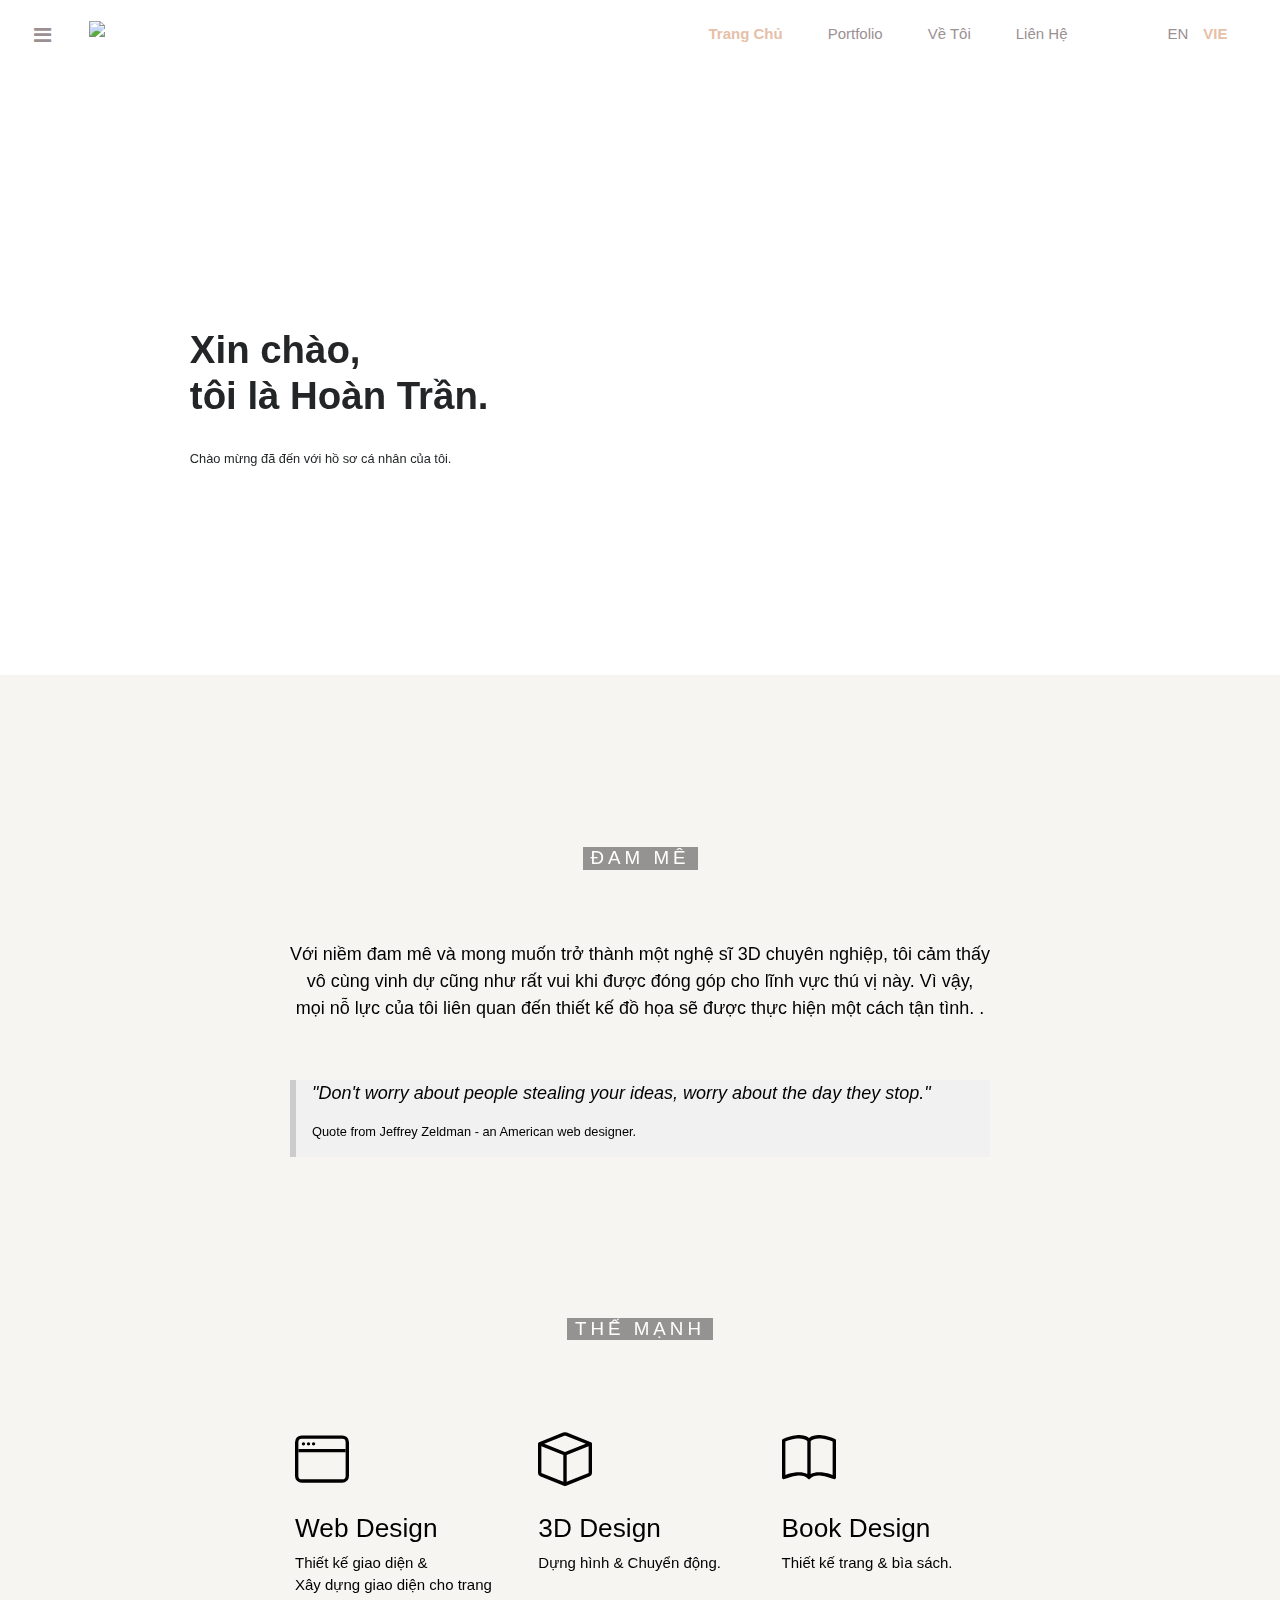
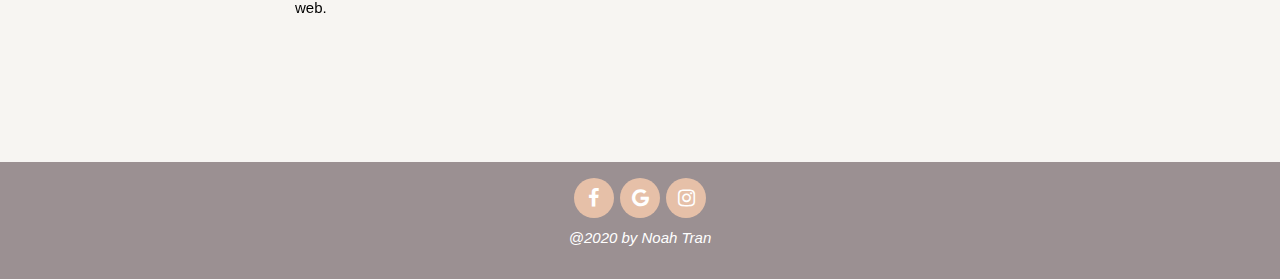
==== indexVIE.html @ f3458578 "Add files via upload" ====
<!DOCTYPE html>
<html lang="en">   <!-- English Language-->
<head>

  <title>Noah Tran's Porfolio - EN</title>
  <link rel="shortcut icon" type="image/x-icon" href="images/icon.ico">
  <meta charset="utf-8">
  <meta name="viewport" content="width=device-width, initial-scale=1">
  <link rel="stylesheet" href="https://www.w3schools.com/w3css/4/w3.css">
  <link rel="stylesheet" href="https://fonts.googleapis.com/css?family=Inconsolata">
  <link rel="stylesheet" href="https://maxcdn.bootstrapcdn.com/bootstrap/4.5.2/css/bootstrap.min.css">

  <!-- jQuery library -->
  <script src="https://ajax.googleapis.com/ajax/libs/jquery/3.5.1/jquery.min.js"></script>

  <!-- Popper JS -->
  <script src="https://cdnjs.cloudflare.com/ajax/libs/popper.js/1.16.0/umd/popper.min.js"></script>

  <!-- Latest compiled JavaScript -->
  <script src="https://maxcdn.bootstrapcdn.com/bootstrap/4.5.2/js/bootstrap.min.js"></script>
  <link rel="stylesheet" href="https://cdnjs.cloudflare.com/ajax/libs/font-awesome/4.7.0/css/font-awesome.min.css">
  <style>
    body, html {
      scroll-behavior: smooth;
      height: 100%;
    }
    .sansserif {
      font-family: Arial, Helvetica, sans-serif;
    }

    .bgimg {
      background-position: center;
      background-size: cover;
      background-image: url("images/cover3.png");
      min-height: 75%;
    }

    .menu {
      display: none;
    }
    .centered {
      position: absolute;
      top: 60%;
      left: 26.5%;
      transform: translate(-50%, -50%);
    }
    .center {
      display: flex;
      justify-content: center;
      align-items: center;
      height: 200px;

    }
    .bton {
      background-color: transparent;
      border: none;
      color: #9b9092;
      padding: 6px 6px;
      font-size: 16px;
      cursor: pointer;
    }
    .sidenav {
      height: 100%;
      width: 0;
      position: fixed;
      z-index: 1;
      top: 0;
      left: 0;
      background-color: #111;
      overflow-x: hidden;
      transition: 0.5s;
      padding-top: 60px;
    }

    .sidenav a {
      padding: 8px 8px 8px 32px;
      text-decoration: none;
      font-size: 25px;
      color: #818181;
      display: block;
      transition: 0.3s;
    }

    .sidenav a:hover {
      color: #f1f1f1;
    }

    .sidenav .closebtn {
      position: absolute;
      top: 0;
      right: 25px;
      font-size: 36px;
      margin-left: 50px;
    }
    .column {
      float: left;
      width: 33.33%;
      padding: 20px;
    }
    .row:after {
      content: "";
      display: table;
      clear: both;
    }

    @media screen and (max-height: 450px) {
      .sidenav {padding-top: 15px;}
      .sidenav a {font-size: 18px;}
      .column {
        width: 100%;
      }
    }

    /* Darker background on mouse-over */

  </style>
  <body>

    <!-- Links (sit on top) -->

    <nav class="navbar navbar-expand-sm bg-white navbar-dark fixed-top">
      <!-- Menu button -->
      <button class="bton"><i class="fa fa-bars" onclick="openNav()"></i></button>
      <div id="mySidenav" class="sidenav">
        <a href="javascript:void(0)" class="closebtn" onclick="closeNav()">&times;</a>
        <a href="#first" style=" color:#9b9092"><p style="font-size:1vw" >Tổng quát</p></a>
      
        <a href="Portfolio.html" style=" color:#9b9092"><p style="font-size:1vw"> Xem thêm </p></a>

      </div>
      <script>
        function openNav() {
          document.getElementById("mySidenav").style.width = "200px";
        }

        function closeNav() {
          document.getElementById("mySidenav").style.width = "0";
        }
      </script>
      <!--Navbar -->
      <a class="navbar-brand" href="#">
        <img src="images\logo.png" alt="logo" style="width:60px; margin-left: 20px ">
      </a>
      <ul class="navbar-nav ml-auto">
        <li class="nav-item">
          <a class="nav-link" href="indexVIE.html" style="margin-right: 30px; color:#e6c0a8"><b> Trang Chủ </b></a>
        </li>
        <li class="nav-item">
          <a class="nav-link" href="PortfolioVIE.html" style="margin-right: 30px; color:#9b9092">Portfolio</a>
        </li>
      </li>
      <li class="nav-item">
        <a class="nav-link" href="aboutmeVIE.html" style="margin-right: 30px; color:#9b9092">Về Tôi</a>
      </li>
      <li class="nav-item">
        <a class="nav-link" href="contactVIE.html" style="margin-right: 85px;  color:#9b9092">Liên Hệ</a>
      </li>
      <li class="nav-item">
        <a class="nav-link" href="indexEN.html" style="  color:#9b9092">EN</a>
      </li>
      <li class="nav-item">
        <a class="nav-link" href="indexVIE.html" style="margin-right: 30px;  color:#e6c0a8"><b>VIE</b></a>
      </li>

    </ul>
  </nav>

  <!-- Header with image -->
  <header class="bgimg w3-display-container w3-grayscale-min" id="home">
   <div class="centered">
    <h1 style="font-size:3vw;"><b> Xin chào, <br> tôi là Hoàn Trần.</b></h1>
    <br>
    <p style="font-size:1vw;">Chào mừng đã đến với hồ sơ cá nhân của tôi.</p></div>
  </header>

  <!-- Add a background color and large text to the whole page -->
  <div class="w3-sand w3-grayscale w3-large" id="first">
    <br>
    <br>
    <br>
    <br>

    <!-- About Container -->
    <div class="w3-container" >
      <div class="w3-content" style="max-width:700px">
        <h5 class="w3-center w3-padding-64"><span class="w3-tag w3-wide" style="background-color: #9b9092;"> ĐAM MÊ </span></h5>
        <p style=" text-align: center;">Với niềm đam mê và mong muốn trở thành một nghệ sĩ 3D chuyên nghiệp, tôi cảm thấy vô cùng vinh dự cũng như rất vui khi được đóng góp cho lĩnh vực thú vị này. Vì vậy, mọi nỗ lực của tôi liên quan đến thiết kế đồ họa sẽ được thực hiện một cách tận tình.
.</p>
        <br>
        <div class="w3-panel w3-leftbar w3-light-grey">
          <p><i>"Don't worry about people stealing your ideas, worry about the day they stop."</i></p>
          <p style="font-size: 1vw">Quote from Jeffrey Zeldman - an American web designer.</p>
        </div>
        <br>
        <br>
        <br>
        <h5 class="w3-center w3-padding-64" ><span class="w3-tag w3-wide" style="background-color: #9b9092;"> THẾ MẠNH </span></h5>
        <div class="row">
          <div class="column">
            <svg width="3em" height="3em" viewBox="0 0 16 16" class="bi bi-window" fill="currentColor" xmlns="http://www.w3.org/2000/svg">
              <path fill-rule="evenodd" d="M14 2H2a1 1 0 0 0-1 1v10a1 1 0 0 0 1 1h12a1 1 0 0 0 1-1V3a1 1 0 0 0-1-1zM2 1a2 2 0 0 0-2 2v10a2 2 0 0 0 2 2h12a2 2 0 0 0 2-2V3a2 2 0 0 0-2-2H2z"/>
              <path fill-rule="evenodd" d="M15 6H1V5h14v1z"/>
              <path d="M3 3.5a.5.5 0 1 1-1 0 .5.5 0 0 1 1 0zm1.5 0a.5.5 0 1 1-1 0 .5.5 0 0 1 1 0zm1.5 0a.5.5 0 1 1-1 0 .5.5 0 0 1 1 0z"/>
            </svg>
            <br>
            <br>

            <h3>Web Design</h3>
            <p style="font-size: 15px">Thiết kế giao diện &<br> Xây dựng giao diện cho trang web.</p>
          </div>
          <div class="column">
           <svg width="3em" height="3em" viewBox="0 0 16 16" class="bi bi-box" fill="currentColor" xmlns="http://www.w3.org/2000/svg">
            <path fill-rule="evenodd" d="M8.186 1.113a.5.5 0 0 0-.372 0L1.846 3.5 8 5.961 14.154 3.5 8.186 1.113zM15 4.239l-6.5 2.6v7.922l6.5-2.6V4.24zM7.5 14.762V6.838L1 4.239v7.923l6.5 2.6zM7.443.184a1.5 1.5 0 0 1 1.114 0l7.129 2.852A.5.5 0 0 1 16 3.5v8.662a1 1 0 0 1-.629.928l-7.185 2.874a.5.5 0 0 1-.372 0L.63 13.09a1 1 0 0 1-.63-.928V3.5a.5.5 0 0 1 .314-.464L7.443.184z"/>
          </svg>
          <br>
          <br>

          <h3>3D Design</h3>
          <p style="font-size: 15px">Dựng hình & Chuyển động.</p>
        </div>

        <div class="column">
          <svg width="3em" height="3em" viewBox="0 0 16 16" class="bi bi-book" fill="currentColor" xmlns="http://www.w3.org/2000/svg">
            <path fill-rule="evenodd" d="M1 2.828v9.923c.918-.35 2.107-.692 3.287-.81 1.094-.111 2.278-.039 3.213.492V2.687c-.654-.689-1.782-.886-3.112-.752-1.234.124-2.503.523-3.388.893zm7.5-.141v9.746c.935-.53 2.12-.603 3.213-.493 1.18.12 2.37.461 3.287.811V2.828c-.885-.37-2.154-.769-3.388-.893-1.33-.134-2.458.063-3.112.752zM8 1.783C7.015.936 5.587.81 4.287.94c-1.514.153-3.042.672-3.994 1.105A.5.5 0 0 0 0 2.5v11a.5.5 0 0 0 .707.455c.882-.4 2.303-.881 3.68-1.02 1.409-.142 2.59.087 3.223.877a.5.5 0 0 0 .78 0c.633-.79 1.814-1.019 3.222-.877 1.378.139 2.8.62 3.681 1.02A.5.5 0 0 0 16 13.5v-11a.5.5 0 0 0-.293-.455c-.952-.433-2.48-.952-3.994-1.105C10.413.809 8.985.936 8 1.783z"/>
          </svg>
          <br>
          <br>

          <h3>Book Design</h3>
          <p style="font-size: 15px">Thiết kế trang & bìa sách.</p>
        </div>
      </div>


    </div>


  </div>
<br>
<br>
<br>
<br>
</div>

<!-- Footer -->
<style>


  .footer {
    position: absolute;
    right: 0;
    bottom: auto;
    left: 0;
    padding: 1rem;
    background-color: #9b9092;
    text-align: center;
  }
  .fa {
    padding: 10px;
    font-size: 20px;
    width: 40px;
    text-align: center;
    text-decoration: none;
    margin: 1px 1px;
    border-radius: 50%;
  }

  .fa:hover {
    opacity: 0.7;
  }

  .fa-facebook {
    background: #e6c0a8;
    color: white;
  }

  .fa-google {
    background: #e6c0a8;
    color: white;
  }

  .fa-instagram {
    background: #e6c0a8;
    color: white;
  }
</style>

<div class="footer">


  <!-- Add font awesome icons -->
  <a href="https://www.facebook.com/tun.thoi" class="fa fa-facebook"></a>

  <a href="https://mail.google.com/mail/u/5/#inbox" class="fa fa-google"></a>

  <a href="https://www.instagram.com/tphuchoan/" class="fa fa-instagram"></a>
  <br>


  
  <p class="pt-2" style="color: white"><i>@2020 by Noah Tran </i> </p>

</div>>
<script>
// Tabbed Menu
function openMenu(evt, menuName) {
  var i, x, tablinks;
  x = document.getElementsByClassName("menu");
  for (i = 0; i < x.length; i++) {
    x[i].style.display = "none";
  }
  tablinks = document.getElementsByClassName("tablink");
  for (i = 0; i < x.length; i++) {
    tablinks[i].className = tablinks[i].className.replace(" w3-dark-grey", "");
  }
  document.getElementById(menuName).style.display = "block";
  evt.currentTarget.firstElementChild.className += " w3-dark-grey";
}
document.getElementById("myLink").click();
</script>

</body>
</html>
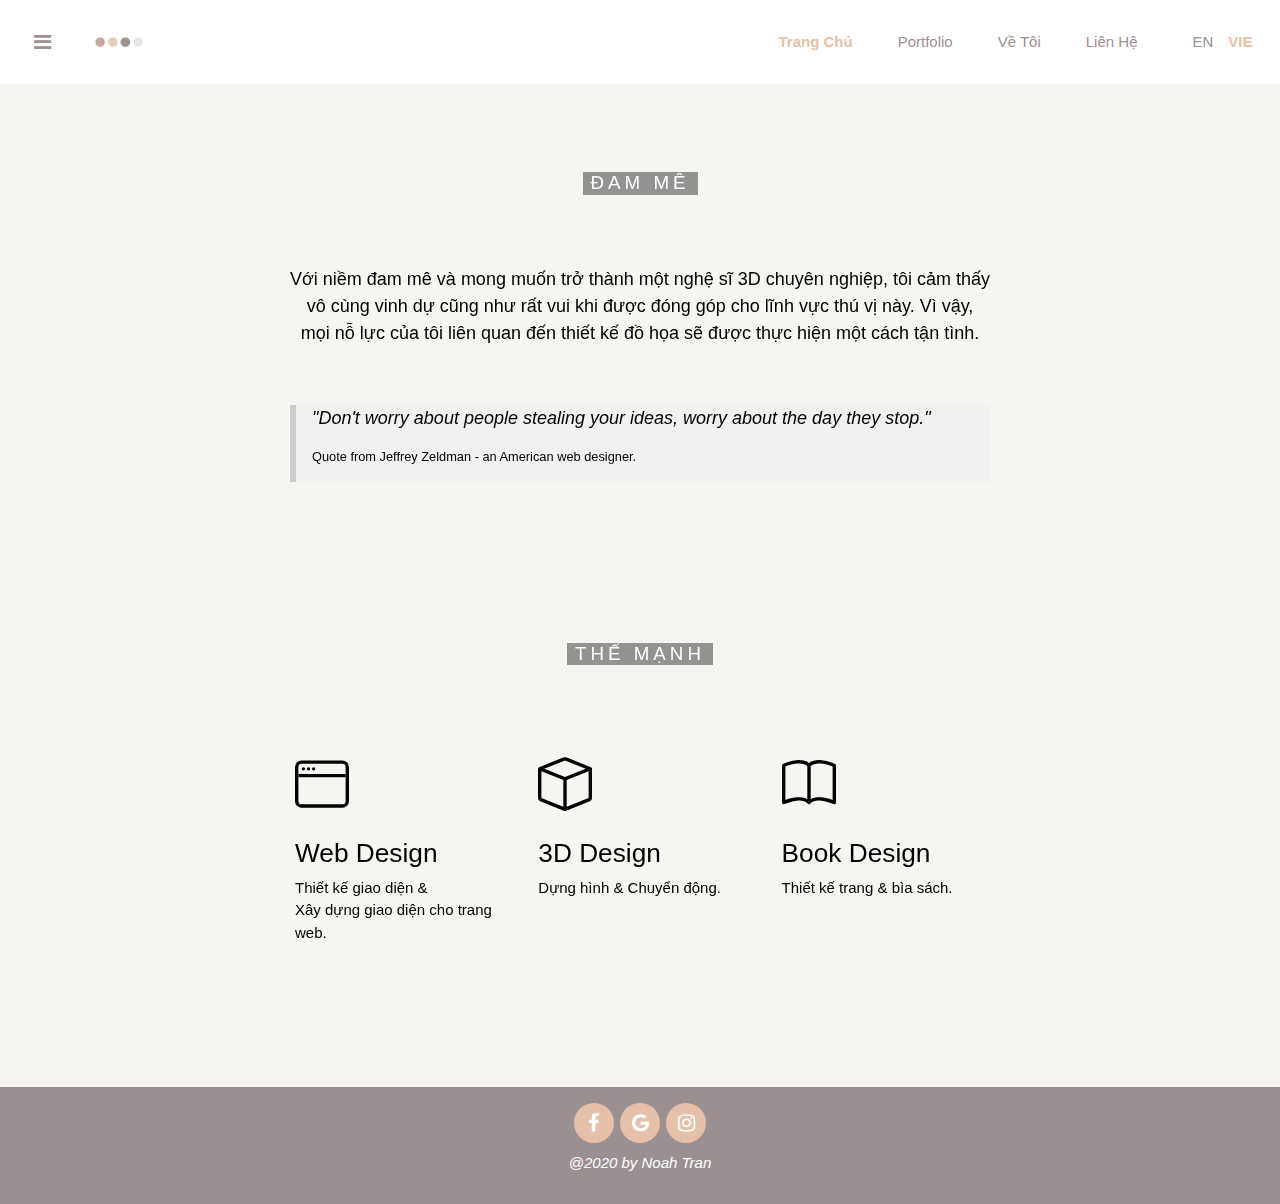
==== commit 8efebf1b: "a" ====
--- a/indexVIE.html
+++ b/indexVIE.html
@@ -19,102 +19,8 @@
   <!-- Latest compiled JavaScript -->
   <script src="https://maxcdn.bootstrapcdn.com/bootstrap/4.5.2/js/bootstrap.min.js"></script>
   <link rel="stylesheet" href="https://cdnjs.cloudflare.com/ajax/libs/font-awesome/4.7.0/css/font-awesome.min.css">
-  <style>
-    body, html {
-      scroll-behavior: smooth;
-      height: 100%;
-    }
-    .sansserif {
-      font-family: Arial, Helvetica, sans-serif;
-    }
-
-    .bgimg {
-      background-position: center;
-      background-size: cover;
-      background-image: url("images/cover3.png");
-      min-height: 75%;
-    }
-
-    .menu {
-      display: none;
-    }
-    .centered {
-      position: absolute;
-      top: 60%;
-      left: 26.5%;
-      transform: translate(-50%, -50%);
-    }
-    .center {
-      display: flex;
-      justify-content: center;
-      align-items: center;
-      height: 200px;
-
-    }
-    .bton {
-      background-color: transparent;
-      border: none;
-      color: #9b9092;
-      padding: 6px 6px;
-      font-size: 16px;
-      cursor: pointer;
-    }
-    .sidenav {
-      height: 100%;
-      width: 0;
-      position: fixed;
-      z-index: 1;
-      top: 0;
-      left: 0;
-      background-color: #111;
-      overflow-x: hidden;
-      transition: 0.5s;
-      padding-top: 60px;
-    }
-
-    .sidenav a {
-      padding: 8px 8px 8px 32px;
-      text-decoration: none;
-      font-size: 25px;
-      color: #818181;
-      display: block;
-      transition: 0.3s;
-    }
-
-    .sidenav a:hover {
-      color: #f1f1f1;
-    }
-
-    .sidenav .closebtn {
-      position: absolute;
-      top: 0;
-      right: 25px;
-      font-size: 36px;
-      margin-left: 50px;
-    }
-    .column {
-      float: left;
-      width: 33.33%;
-      padding: 20px;
-    }
-    .row:after {
-      content: "";
-      display: table;
-      clear: both;
-    }
-
-    @media screen and (max-height: 450px) {
-      .sidenav {padding-top: 15px;}
-      .sidenav a {font-size: 18px;}
-      .column {
-        width: 100%;
-      }
-    }
-
-    /* Darker background on mouse-over */
-
-  </style>
-  <body>
+  <link rel="stylesheet" href="style.css">
+  <head>
 
     <!-- Links (sit on top) -->
 
@@ -153,25 +59,26 @@
         <a class="nav-link" href="aboutmeVIE.html" style="margin-right: 30px; color:#9b9092">Về Tôi</a>
       </li>
       <li class="nav-item">
-        <a class="nav-link" href="contactVIE.html" style="margin-right: 85px;  color:#9b9092">Liên Hệ</a>
-      </li>
-      <li class="nav-item">
-        <a class="nav-link" href="indexEN.html" style="  color:#9b9092">EN</a>
-      </li>
-      <li class="nav-item">
-        <a class="nav-link" href="indexVIE.html" style="margin-right: 30px;  color:#e6c0a8"><b>VIE</b></a>
+        <a class="nav-link" href="contactVIE.html" style="margin-right: 40px;  color:#9b9092">Liên Hệ</a>
+      </li>
+      <li class="nav-item">
+        <a class="nav-link" href="index.html" style="  color:#9b9092">EN</a>
+      </li>
+      <li class="nav-item">
+        <a class="nav-link" href="indexVIE.html" style="margin-right: 5px;  color:#e6c0a8"><b>VIE</b></a>
       </li>
 
     </ul>
   </nav>
-
+</head>
+<body>
   <!-- Header with image -->
-  <header class="bgimg w3-display-container w3-grayscale-min" id="home">
+  <div class="bgimg w3-display-container w3-grayscale-min" id="home">
    <div class="centered">
     <h1 style="font-size:3vw;"><b> Xin chào, <br> tôi là Hoàn Trần.</b></h1>
     <br>
     <p style="font-size:1vw;">Chào mừng đã đến với hồ sơ cá nhân của tôi.</p></div>
-  </header>
+  </div>
 
   <!-- Add a background color and large text to the whole page -->
   <div class="w3-sand w3-grayscale w3-large" id="first">
@@ -184,8 +91,7 @@
     <div class="w3-container" >
       <div class="w3-content" style="max-width:700px">
         <h5 class="w3-center w3-padding-64"><span class="w3-tag w3-wide" style="background-color: #9b9092;"> ĐAM MÊ </span></h5>
-        <p style=" text-align: center;">Với niềm đam mê và mong muốn trở thành một nghệ sĩ 3D chuyên nghiệp, tôi cảm thấy vô cùng vinh dự cũng như rất vui khi được đóng góp cho lĩnh vực thú vị này. Vì vậy, mọi nỗ lực của tôi liên quan đến thiết kế đồ họa sẽ được thực hiện một cách tận tình.
-.</p>
+        <p style=" text-align: center;">Với niềm đam mê và mong muốn trở thành một nghệ sĩ 3D chuyên nghiệp, tôi cảm thấy vô cùng vinh dự cũng như rất vui khi được đóng góp cho lĩnh vực thú vị này. Vì vậy, mọi nỗ lực của tôi liên quan đến thiết kế đồ họa sẽ được thực hiện một cách tận tình.</p>
         <br>
         <div class="w3-panel w3-leftbar w3-light-grey">
           <p><i>"Don't worry about people stealing your ideas, worry about the day they stop."</i></p>
--- a/style.css
+++ b/style.css
@@ -0,0 +1,104 @@
+body,
+html {
+  scroll-behavior: smooth;
+  height: 100%;
+}
+.sansserif {
+  font-family: Arial, Helvetica, sans-serif;
+}
+
+
+
+.parallax {
+  /* The image used */
+  background-image: url('images/cover3.jpg');
+
+  /* Full height */
+  height: 100%; 
+
+  /* Create the parallax scrolling effect */
+  background-attachment: fixed;
+  background-position: center;
+  background-repeat: no-repeat;
+  background-size: cover;
+}
+.menu {
+  display: none;
+}
+.centered {
+  position: absolute;
+  top: 50%;
+  left: 25.7%;
+  transform: translate(-50%, -50%);
+}
+.center {
+  display: flex;
+  justify-content: center;
+  align-items: center;
+  height: 200px;
+}
+.bton {
+  background-color: transparent;
+  border: none;
+  color: #9b9092;
+  padding: 6px 6px;
+  font-size: 16px;
+  cursor: pointer;
+}
+.sidenav {
+  height: 100%;
+  width: 0;
+  position: fixed;
+  z-index: 1;
+  top: 0;
+  left: 0;
+  background-color: #111;
+  overflow-x: hidden;
+  transition: 0.5s;
+  padding-top: 60px;
+}
+
+.sidenav a {
+  padding: 8px 8px 8px 32px;
+  text-decoration: none;
+  font-size: 25px;
+  color: #818181;
+  display: block;
+  transition: 0.3s;
+}
+
+.sidenav a:hover {
+  color: #f1f1f1;
+}
+
+.sidenav .closebtn {
+  position: absolute;
+  top: 0;
+  right: 25px;
+  font-size: 36px;
+  margin-left: 50px;
+}
+.column {
+  float: left;
+  width: 33.33%;
+  padding: 20px;
+}
+.row:after {
+  content: "";
+  display: table;
+  clear: both;
+}
+
+@media screen and (max-height: 450px) {
+  .sidenav {
+    padding-top: 15px;
+  }
+  .sidenav a {
+    font-size: 18px;
+  }
+  .column {
+    width: 100%;
+  }
+}
+
+/* Darker background on mouse-over */
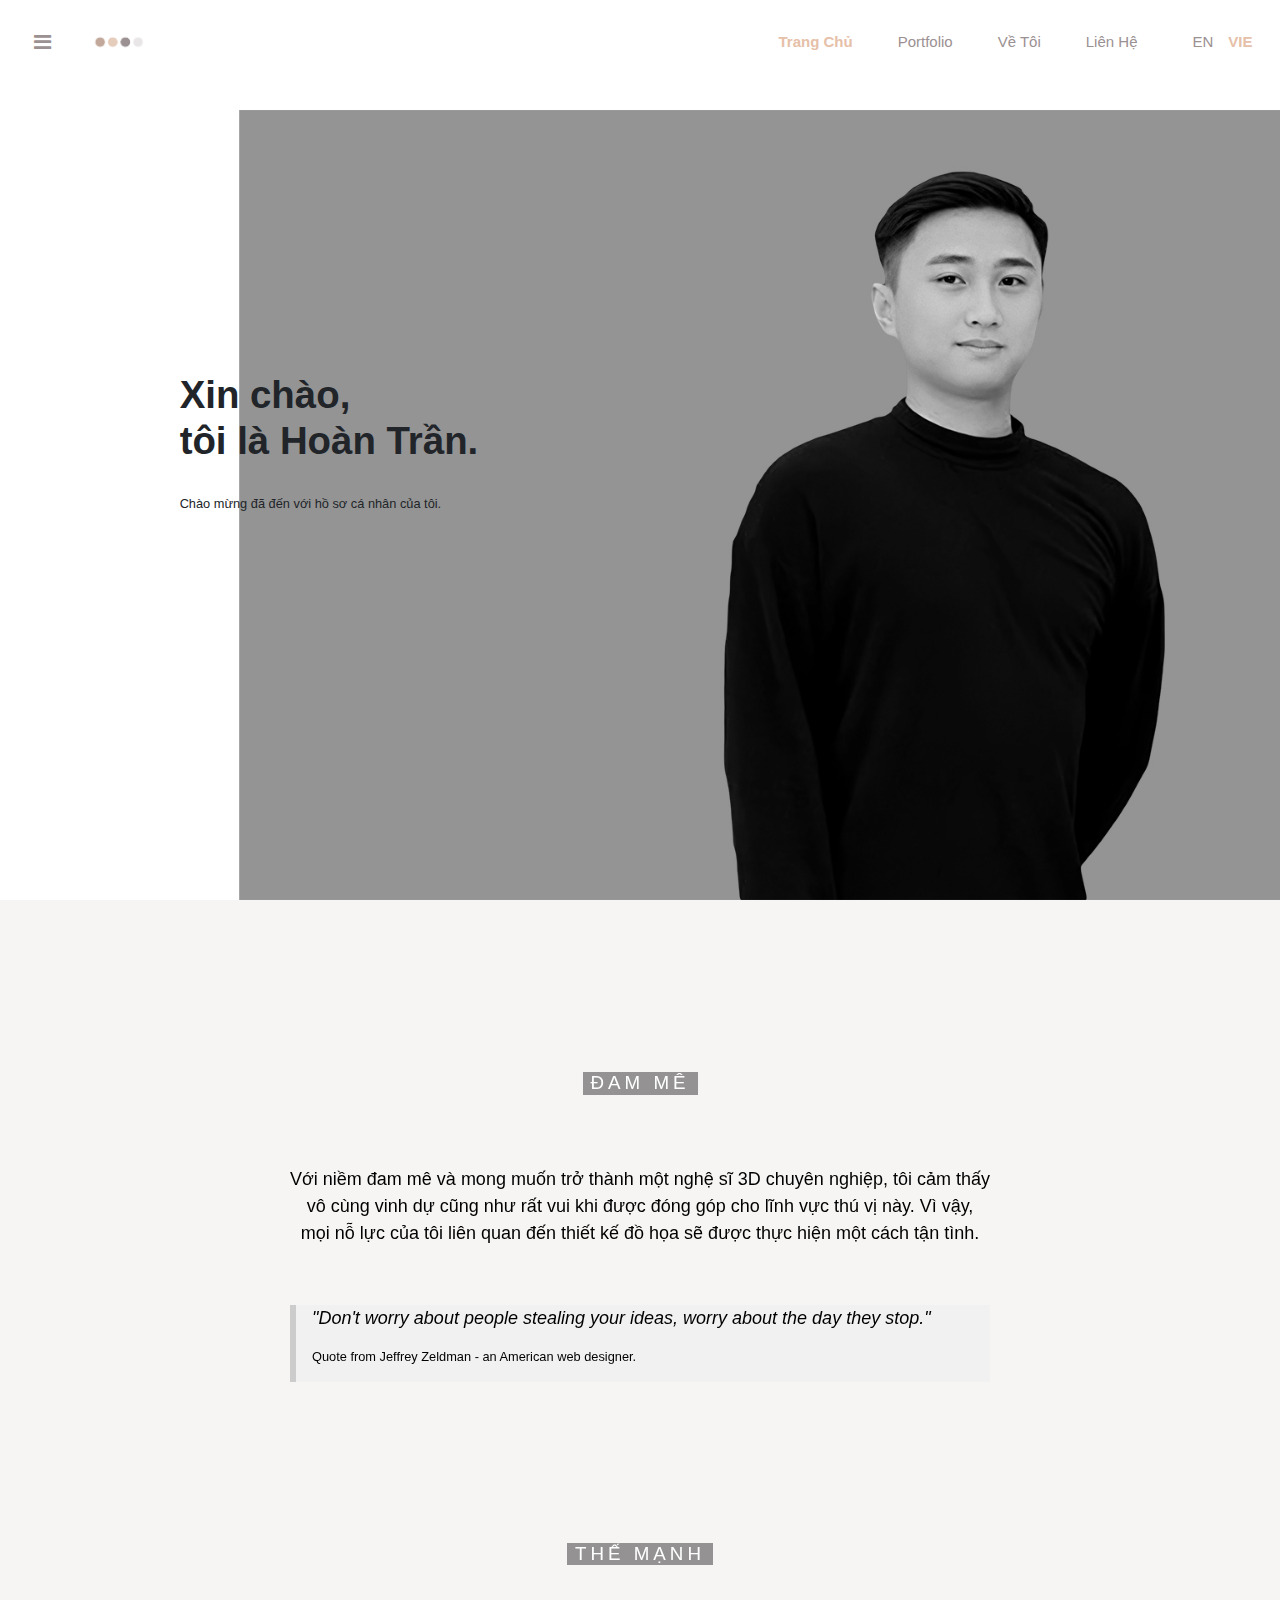
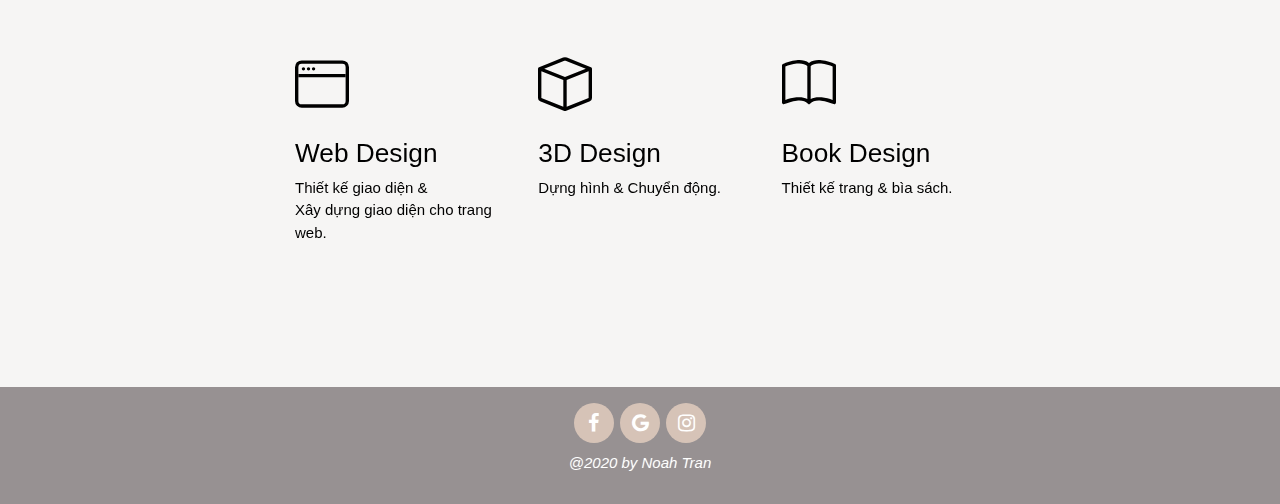
==== commit c02f4db5: "Update indexVIE.html" ====
--- a/indexVIE.html
+++ b/indexVIE.html
@@ -73,13 +73,13 @@
 </head>
 <body>
   <!-- Header with image -->
+  
+ <div class="parallax"></div>
+     <div class="centered">
+    <h1 style="font-size:3vw;"><b> Xin chào, <br> tôi là Hoàn Trần.</b></h1>
+    <br>
+    <p style="font-size:1vw;">Chào mừng đã đến với hồ sơ cá nhân của tôi.</p></div>
   <div class="bgimg w3-display-container w3-grayscale-min" id="home">
-   <div class="centered">
-    <h1 style="font-size:3vw;"><b> Xin chào, <br> tôi là Hoàn Trần.</b></h1>
-    <br>
-    <p style="font-size:1vw;">Chào mừng đã đến với hồ sơ cá nhân của tôi.</p></div>
-  </div>
-
   <!-- Add a background color and large text to the whole page -->
   <div class="w3-sand w3-grayscale w3-large" id="first">
     <br>
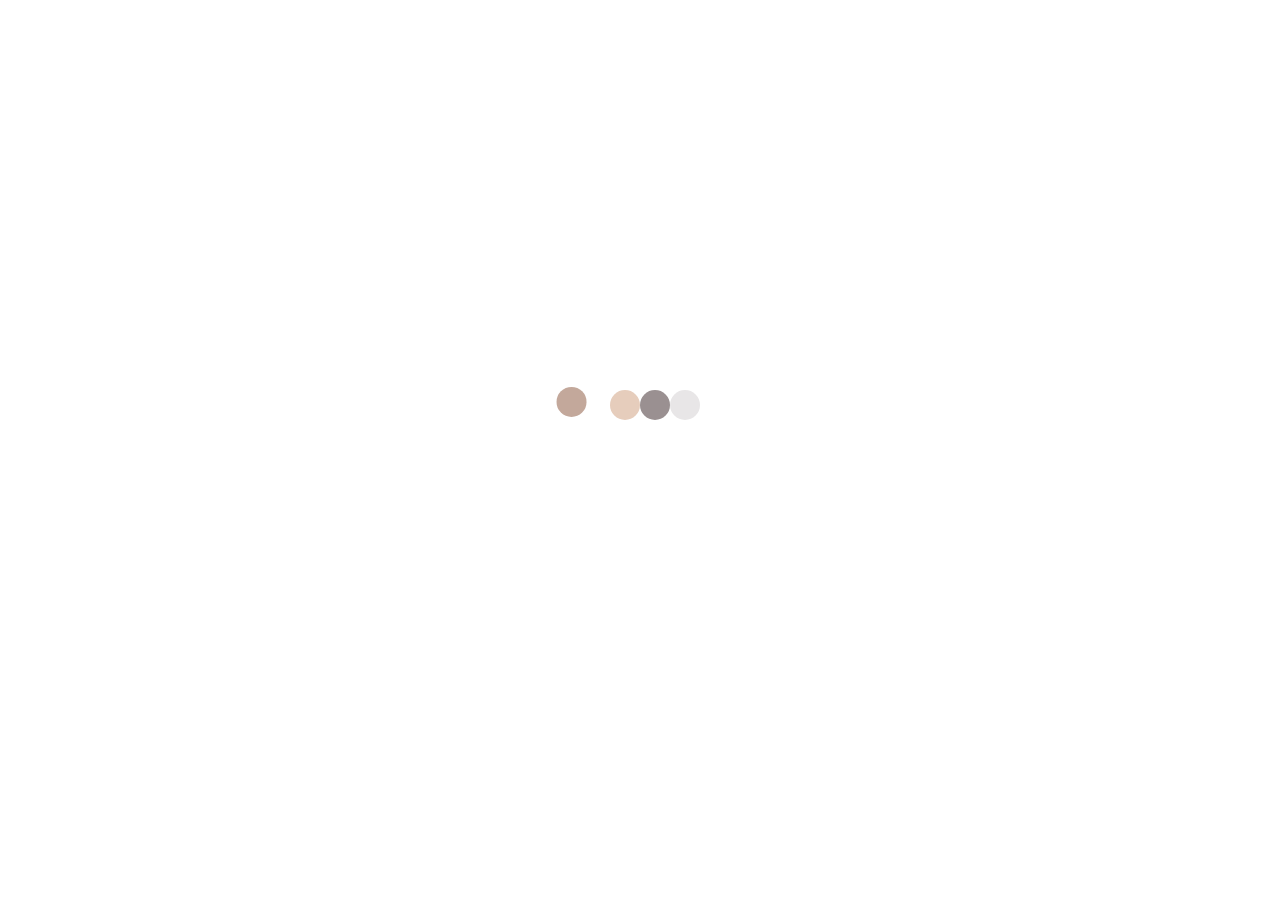
==== commit 5d6a834c: "10:39 17/11" ====
--- a/indexVIE.html
+++ b/indexVIE.html
@@ -1,25 +1,68 @@
 <!DOCTYPE html>
 <html lang="en">   <!-- English Language-->
-<head>
-
-  <title>Noah Tran's Porfolio - EN</title>
-  <link rel="shortcut icon" type="image/x-icon" href="images/icon.ico">
-  <meta charset="utf-8">
-  <meta name="viewport" content="width=device-width, initial-scale=1">
-  <link rel="stylesheet" href="https://www.w3schools.com/w3css/4/w3.css">
-  <link rel="stylesheet" href="https://fonts.googleapis.com/css?family=Inconsolata">
-  <link rel="stylesheet" href="https://maxcdn.bootstrapcdn.com/bootstrap/4.5.2/css/bootstrap.min.css">
-
-  <!-- jQuery library -->
-  <script src="https://ajax.googleapis.com/ajax/libs/jquery/3.5.1/jquery.min.js"></script>
-
-  <!-- Popper JS -->
-  <script src="https://cdnjs.cloudflare.com/ajax/libs/popper.js/1.16.0/umd/popper.min.js"></script>
-
-  <!-- Latest compiled JavaScript -->
-  <script src="https://maxcdn.bootstrapcdn.com/bootstrap/4.5.2/js/bootstrap.min.js"></script>
-  <link rel="stylesheet" href="https://cdnjs.cloudflare.com/ajax/libs/font-awesome/4.7.0/css/font-awesome.min.css">
-  <link rel="stylesheet" href="style.css">
+
+
+
+<title>Noah Tran's Porfolio - EN</title>
+<link rel="shortcut icon" type="image/x-icon" href="images/icon.ico">
+<meta charset="utf-8">
+<meta name="viewport" content="width=device-width, initial-scale=1">
+<link rel="stylesheet" href="https://www.w3schools.com/w3css/4/w3.css">
+<link rel="stylesheet" href="https://fonts.googleapis.com/css?family=Inconsolata">
+<link rel="stylesheet" href="https://maxcdn.bootstrapcdn.com/bootstrap/4.5.2/css/bootstrap.min.css">
+
+<!-- jQuery library -->
+<script src="https://ajax.googleapis.com/ajax/libs/jquery/3.5.1/jquery.min.js"></script>
+<script src="https://kit.fontawesome.com/a076d05399.js"></script>
+<!-- Popper JS -->
+<script src="https://cdnjs.cloudflare.com/ajax/libs/popper.js/1.16.0/umd/popper.min.js"></script>
+
+<!-- Latest compiled JavaScript -->
+<script src="https://maxcdn.bootstrapcdn.com/bootstrap/4.5.2/js/bootstrap.min.js"></script>
+<script src="https://cdnjs.cloudflare.com/ajax/libs/jquery/3.4.1/jquery.min.js"></script>
+<script>
+ setTimeout(function(){
+  $('#clackers').fadeToggle();
+  $('.hide-body').fadeIn();
+}, 1500);
+</script>
+
+<link rel="stylesheet" href="https://cdnjs.cloudflare.com/ajax/libs/font-awesome/4.7.0/css/font-awesome.min.css">
+<link rel="stylesheet" href="style.css">
+
+<svg width="300" height="120" id="clackers">
+      <!-- Left arc path -->
+      <svg>
+        <path id="arc-left-up" fill="none" d="M 90 90 A 90 90 0 0 1 0 0"/>
+      </svg>
+      <!-- Right arc path -->
+      <svg>
+        <path id="arc-right-up" fill="none" d="M 100 90 A 90 90 0 0 0 190 0"/>
+      </svg>
+
+      
+    <circle cx="15" cy="15" r="15">
+      <!-- I used a python script to calculate the keyPoints and keyTimes based on a quadratic function. -->
+      <animateMotion dur="1.5s" repeatCount="indefinite"
+      calcMode="linear"
+      keyPoints="0.0;0.19;0.36;0.51;0.64;0.75;0.84;0.91;0.96;0.99;1.0;0.99;0.96;0.91;0.84;0.75;0.64;0.51;0.36;0.19;0.0;0.0;0.05;0;0;0;0;0;0;0;0;0;0;0;0;0;0;0;0;0;0"
+      keyTimes="0.0;0.025;0.05;0.075;0.1;0.125;0.15;0.175;0.2;0.225;0.25;0.275;0.3;0.325;0.35;0.375;0.4;0.425;0.45;0.475;0.5;0.525;0.55;0.575;0.6;0.625;0.65;0.675;0.7;0.725;0.75;0.775;0.8;0.825;0.85;0.875;0.9;0.925;0.95;0.975;1.0">
+      <mpath xlink:href="#arc-left-up"/>
+    </animateMotion>
+  </circle>
+  <circle cx="135" cy="105" r="15" />
+  <circle cx="165" cy="105" r="15" />
+  <circle cx="95" cy="15" r="15">
+    <animateMotion dur="1.5s" repeatCount="indefinite"
+    calcMode="linear"
+    keyPoints="0.0;0.0;0.05;0;0;0;0;0;0;0;0;0;0;0;0;0;0;0;0;0;0.0;0.19;0.36;0.51;0.64;0.75;0.84;0.91;0.96;0.99;1.0;0.99;0.96;0.91;0.84;0.75;0.64;0.51;0.36;0.19;0.0"
+    keyTimes="0.0;0.025;0.05;0.075;0.1;0.125;0.15;0.175;0.2;0.225;0.25;0.275;0.3;0.325;0.35;0.375;0.4;0.425;0.45;0.475;0.5;0.525;0.55;0.575;0.6;0.625;0.65;0.675;0.7;0.725;0.75;0.775;0.8;0.825;0.85;0.875;0.9;0.925;0.95;0.975;1.0">
+    <mpath xlink:href="#arc-right-up"/>
+  </animateMotion>
+</circle>
+</svg>
+
+<section class="hide-body">
   <head>
 
     <!-- Links (sit on top) -->
@@ -28,12 +71,17 @@
       <!-- Menu button -->
       <button class="bton"><i class="fa fa-bars" onclick="openNav()"></i></button>
       <div id="mySidenav" class="sidenav">
-        <a href="javascript:void(0)" class="closebtn" onclick="closeNav()">&times;</a>
-        <a href="#first" style=" color:#9b9092"><p style="font-size:1vw" >Tổng quát</p></a>
-      
-        <a href="Portfolio.html" style=" color:#9b9092"><p style="font-size:1vw"> Xem thêm </p></a>
-
-      </div>
+      <a href="javascript:void(0)" class="closebtn" onclick="closeNav()">&times;</a>
+      <a href="#first" style=" color:#9b9092"><p style="font-size:1vw" ><b>Follow Me</b></p></a>
+      <hr style="width: 200px; height:0.5px;border-width:0;background-color:lightgray; margin-left: auto;margin-right: auto;">
+      <br>
+      <a href="https://www.facebook.com/tun.thoi" style=" color:#9b9092"><i class="fab fa-facebook-square" style="font-size:1vw"> Facebook</i></a>
+      <br>
+      <a href="https://www.instagram.com/tphuchoan/" style=" color:#9b9092"><i class="fab fa-instagram-square" style="font-size:1vw"> Instagram </i></a>
+      <br>
+      <a href="https://www.behance.net/hoantran3" style=" color:#9b9092"><i class="fab fa-behance-square" style="font-size:1vw ;font-size:1vw"> Behance </i></a>
+
+    </div>
       <script>
         function openNav() {
           document.getElementById("mySidenav").style.width = "200px";
@@ -49,14 +97,14 @@
       </a>
       <ul class="navbar-nav ml-auto">
         <li class="nav-item">
-          <a class="nav-link" href="indexVIE.html" style="margin-right: 30px; color:#e6c0a8"><b> Trang Chủ </b></a>
+          <a class="nav-link" href="#home" style="margin-right: 30px; color:#e6c0a8"><b> Trang Chủ </b></a>
         </li>
         <li class="nav-item">
-          <a class="nav-link" href="PortfolioVIE.html" style="margin-right: 30px; color:#9b9092">Portfolio</a>
+          <a class="nav-link" href="#first" style="margin-right: 30px; color:#9b9092">Về Tôi</a>
         </li>
       </li>
       <li class="nav-item">
-        <a class="nav-link" href="aboutmeVIE.html" style="margin-right: 30px; color:#9b9092">Về Tôi</a>
+        <a class="nav-link" href="aboutmeVIE.html" style="margin-right: 30px; color:#9b9092">Portfolio</a>
       </li>
       <li class="nav-item">
         <a class="nav-link" href="contactVIE.html" style="margin-right: 40px;  color:#9b9092">Liên Hệ</a>
@@ -74,32 +122,128 @@
 <body>
   <!-- Header with image -->
   
- <div class="parallax"></div>
+ <div class="parallax" id="home"></div>
      <div class="centered">
     <h1 style="font-size:3vw;"><b> Xin chào, <br> tôi là Hoàn Trần.</b></h1>
     <br>
     <p style="font-size:1vw;">Chào mừng đã đến với hồ sơ cá nhân của tôi.</p></div>
-  <div class="bgimg w3-display-container w3-grayscale-min" id="home">
+  <div class="bgimg w3-display-container w3-grayscale-min">
   <!-- Add a background color and large text to the whole page -->
   <div class="w3-sand w3-grayscale w3-large" id="first">
     <br>
     <br>
     <br>
     <br>
+    <br>
 
     <!-- About Container -->
     <div class="w3-container" >
-      <div class="w3-content" style="max-width:700px">
-        <h5 class="w3-center w3-padding-64"><span class="w3-tag w3-wide" style="background-color: #9b9092;"> ĐAM MÊ </span></h5>
-        <p style=" text-align: center;">Với niềm đam mê và mong muốn trở thành một nghệ sĩ 3D chuyên nghiệp, tôi cảm thấy vô cùng vinh dự cũng như rất vui khi được đóng góp cho lĩnh vực thú vị này. Vì vậy, mọi nỗ lực của tôi liên quan đến thiết kế đồ họa sẽ được thực hiện một cách tận tình.</p>
+      <div class="w3-content" style="max-width:900px">
+        <h5 style="text-align: center; color: #9B7C70"><b>Về Tôi</b></h5>
+        <h4 class="w3-center w3-padding-60"><span class="w3-tag w3-wide" style="background-color: #9b9092;"> ĐAM MÊ </span></h4>
+        <br>
+        <br>
+        <p style=" text-align: center; font-size: 23px">Với niềm đam mê và mong muốn trở thành một nghệ sĩ 3D chuyên nghiệp, tôi cảm thấy vô cùng vinh dự cũng như rất vui khi được đóng góp cho lĩnh vực thú vị này. Vì vậy, mọi nỗ lực của tôi liên quan đến thiết kế đồ họa sẽ được thực hiện một cách tận tình.</p>
         <br>
         <div class="w3-panel w3-leftbar w3-light-grey">
-          <p><i>"Don't worry about people stealing your ideas, worry about the day they stop."</i></p>
-          <p style="font-size: 1vw">Quote from Jeffrey Zeldman - an American web designer.</p>
+          <br>
+          <p style="text-align: center;font-size: 1vw"><i>"Don't worry about people stealing your ideas, worry about the day they stop."</i></p>
+          <p style="font-size: 14px; text-align: center;">Quote from Jeffrey Zeldman - an American web designer.</p>
+          <br>
         </div>
         <br>
         <br>
-        <br>
+        <hr style="width: 200px; height:1px;border-width:0;background-color:lightgray; margin-left: auto;margin-right: auto;">
+        <br>
+            <br>
+            <div class="row">
+              <div class="col-lg-6 tab-full left">
+                <h4> Thông tin Cá nhân</h4>
+                <br>
+                <p style="color: #595959; text-align: justify;" >   Tôi là Trần Phúc Hoàn. Sinh năm 1998 tại <br> Hà Nội, Việt Nam.
+                   Lần đầu tiên chạm vào <br> máy tính, tôi đã biết mình muốn làm gì <br> trong tương lai. Sau 12 năm học tập <br> chăm chỉ
+                   ở trường, tôi đã trở thành <br> Sinh viên thiết kế đồ họa tại FPTU (Đại học <br> FPT). Và tại thời điểm đó,
+                 tương lai của tôi <br> đã bắt đầu.</p>
+              </div>
+              <div class="col-lg-6 tab-full right">
+                <h4> Kĩ năng với các Phần mềm (Đang cải thiện)</h4>
+                <br>
+                <h6 style="color: #595959">Blender</h6>
+                <div class="progress">
+                  <div class="progress-bar bg-secondary" role="progressbar" aria-valuenow="70" aria-valuemin="0" aria-valuemax="100" style="width:70%">
+                    70%
+                  </div>
+                </div>
+                <br>
+                <h6 style="color: #595959">Illustration</h6>
+                <div class="progress">
+                  <div class="progress-bar bg-secondary" role="progressbar" aria-valuenow="70" aria-valuemin="0" aria-valuemax="100" style="width:65%">
+                    65%
+                  </div>
+                </div>
+                <br>
+                <h6 style="color: #595959">Maya</h6>
+                <div class="progress">
+                  <div class="progress-bar bg-secondary" role="progressbar" aria-valuenow="70" aria-valuemin="0" aria-valuemax="100" style="width:50%">
+                    50%
+                  </div>
+                </div>
+              </div>
+
+              <div class="w3-center">
+                <br>
+                <br>
+                <hr style="width: 200px; height:1px;border-width:0;background-color:lightgray; margin-left: auto;margin-right: auto;">
+                <br>
+                <br>
+
+                <h4>Nền tảng giáo dục</h4>
+                <br>
+                <div class="row">
+                  <div class="col-lg-6 tab-full left">
+                    <ul class="timeline">
+                      <li>
+                        <h6 class="float-left">Tháng 9/2017 - Hiện tại</h6>
+                        <br>
+                        <h5 style="text-align: left;"> Đại học FPT Hà Nội </h5>
+
+                        <p style="text-align: left; font-size: 16px">
+                          Khoá 13 <br>
+                          Chuyên ngành thiết kế đồ hoạ <br>
+                          Năm thứ ba 
+                        </p>
+                      </li>
+                      <li>
+                        <h6 class="float-left">Tháng 9/2016 - Tháng 6/2017</h6>
+                        <br>
+                        <h5 style="text-align: left;"> Đại học Công Nghệ Đại học Quốc gia Hà Nội </h5>
+                        <p style="text-align: left; font-size: 16px">Khoá 40. Chuyên ngành Điện Tử Viễn Thông. Được học tại trường Đại học Công nghệ chất lượng hàng đầu quốc gia là niềm tự hào và là cơ hội của tôi.</p>
+                      </li>
+                    </ul>
+                  </div>
+                  <div class="col-lg-6 tab-full right">
+                    <ul class="timeline">
+                      <li>
+                        <h6 class="float-left">Tháng 8/2013 - Tháng 6/2016</h6>
+                        <br>
+                        <h5 style="text-align: left;"> Trường THPT Kim Liên </h5>
+
+                        <p style="text-align: left; font-size: 16px">
+                          Tôi đã có một thời học sinh tuyệt vời tại trường Trung học phổ thông ở quê hương tôi.
+                        </p>
+                      </li>
+                      <li>
+                        <h6 class="float-left">Tháng 8/2009 - Tháng 6/2013</h6>
+                        <br>
+                        <h5 style="text-align: left;"> Trường THCS Đống Đa </h5>
+                        <p style="text-align: left; font-size: 16px">Các giáo viên của tôi ở đây rất tuyệt, họ đã dạy tôi rất nhiều bài học quý giá.</p>
+                      </li>
+                    </ul>
+                  </div>
+
+                </div>
+              </div>
+            </div>
         <h5 class="w3-center w3-padding-64" ><span class="w3-tag w3-wide" style="background-color: #9b9092;"> THẾ MẠNH </span></h5>
         <div class="row">
           <div class="column">
@@ -206,7 +350,10 @@
   
   <p class="pt-2" style="color: white"><i>@2020 by Noah Tran </i> </p>
 
-</div>>
+</div>
+</div>
+</body>
+</section>
 <script>
 // Tabbed Menu
 function openMenu(evt, menuName) {
--- a/style.css
+++ b/style.css
@@ -1,20 +1,45 @@
 body,
+
 html {
+
+
   scroll-behavior: smooth;
   height: 100%;
 }
 .sansserif {
   font-family: Arial, Helvetica, sans-serif;
 }
+section {
 
+}
+svg {
+  position: absolute;
+}
 
+circle:nth-of-type(1) { fill: #C3A89B; }
+circle:nth-of-type(2) { fill: #E6CDBC; }
+circle:nth-of-type(3) { fill: #9A9091; }
+circle:nth-of-type(4) { fill: #E8E6E7; }
+
+#clackers {
+/*   border: 1px solid white; */
+  display: block;
+  position: absolute;
+  top: 40%;
+  left: 50%;
+  transform: translate(-50%, -50%);
+}
+.hide-body {
+  display: none;
+
+}
 
 .parallax {
   /* The image used */
   background-image: url('images/cover3.jpg');
 
   /* Full height */
-  height: 100%; 
+  height: 100vh; 
 
   /* Create the parallax scrolling effect */
   background-attachment: fixed;
@@ -88,7 +113,36 @@
   display: table;
   clear: both;
 }
-
+ul.timeline {
+    list-style-type: none;
+    position: relative;
+}
+ul.timeline:before {
+    content: ' ';
+    background: #d4d9df;
+    display: inline-block;
+    position: absolute;
+    left: 29px;
+    width: 2px;
+    height: 100%;
+    z-index: 400;
+}
+ul.timeline > li {
+    margin: 20px 0;
+    padding-left: 20px;
+}
+ul.timeline > li:before {
+    content: ' ';
+    background: #F7F5F2;
+    display: inline-block;
+    position: absolute;
+    border-radius: 50%;
+    border: 3px solid #727576;
+    left: 20px;
+    width: 20px;
+    height: 20px;
+    z-index: 400;
+}
 @media screen and (max-height: 450px) {
   .sidenav {
     padding-top: 15px;
@@ -101,4 +155,5 @@
   }
 }
 
+
 /* Darker background on mouse-over */
